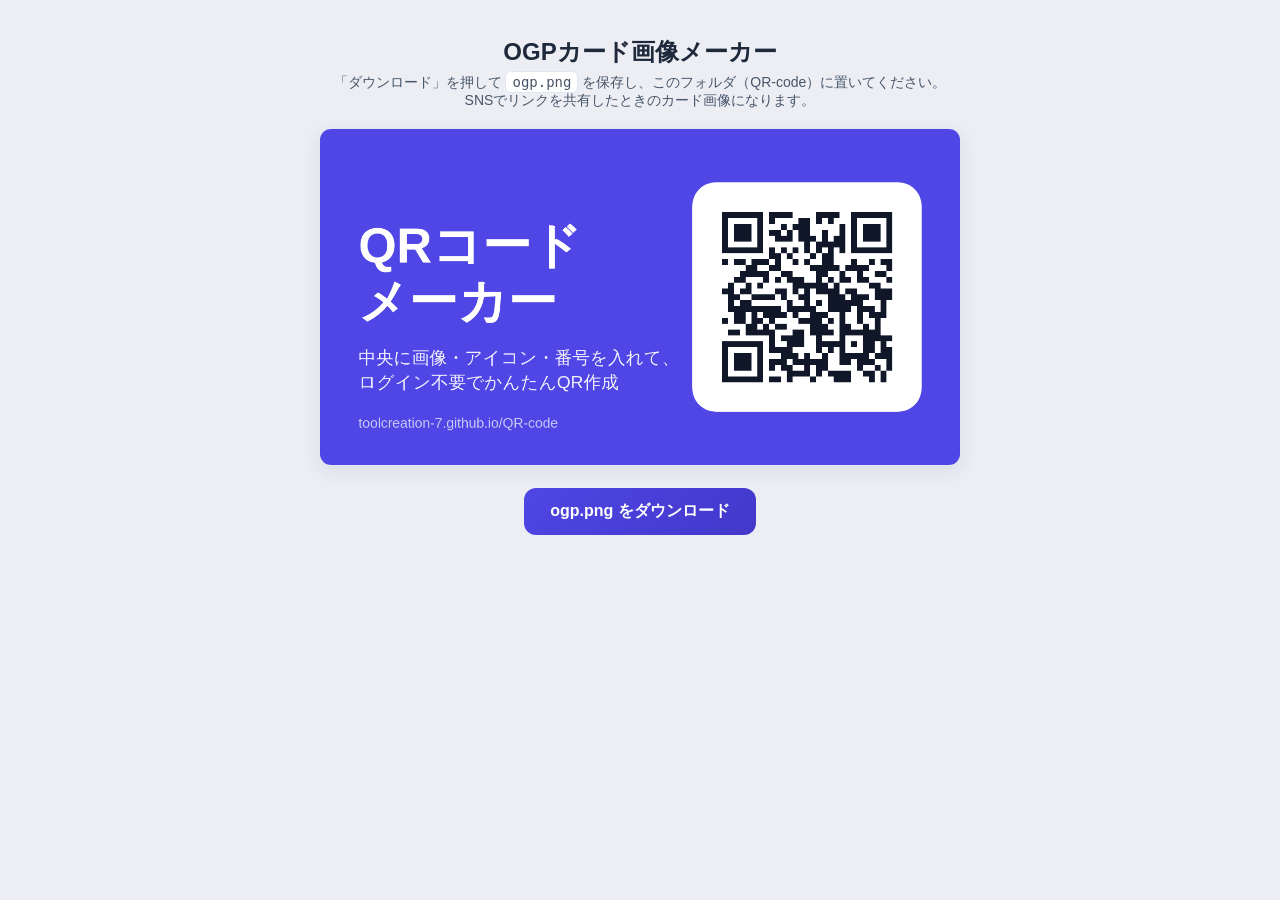
==== ogp.html @ 94a66011 "Add files via upload" ====
<!DOCTYPE html>
<html lang="ja">
<head>
  <meta charset="UTF-8" />
  <meta name="viewport" content="width=device-width, initial-scale=1.0" />
  <title>OGP画像メーカー（ogp.png 生成）</title>
  <style>
    body { font-family: "Hiragino Kaku Gothic ProN","Noto Sans JP",sans-serif; text-align: center; padding: 28px 16px; background: #eceef4; color: #1e293b; }
    h2 { margin: 0 0 6px; }
    p { color: #475569; font-size: 14px; margin: 4px 0 18px; }
    canvas { width: 100%; max-width: 640px; height: auto; border: 1px solid #e2e6f0; border-radius: 12px; box-shadow: 0 6px 20px rgba(30,41,59,.08); background:#fff; }
    button { margin-top: 18px; padding: 13px 26px; font-size: 16px; font-weight: 700; font-family: inherit; border: 0; border-radius: 12px; background: linear-gradient(135deg,#4f46e5,#4338ca); color: #fff; cursor: pointer; }
    button:hover { filter: brightness(1.05); }
    code { background:#fff; border:1px solid #e2e6f0; border-radius:6px; padding:2px 6px; }
  </style>
</head>
<body>
  <h2>OGPカード画像メーカー</h2>
  <p>「ダウンロード」を押して <code>ogp.png</code> を保存し、このフォルダ（QR-code）に置いてください。<br>SNSでリンクを共有したときのカード画像になります。</p>
  <canvas id="card" width="1200" height="630"></canvas><br>
  <button id="dl">ogp.png をダウンロード</button>

  <script src="qrcode.js"></script>
  <script>
    var SITE = 'https://toolcreation-7.github.io/QR-code/';
    var cv = document.getElementById('card');
    var x = cv.getContext('2d');

    function rr(c, X, Y, w, h, r) {
      c.beginPath();
      c.moveTo(X + r, Y);
      c.arcTo(X + w, Y, X + w, Y + h, r);
      c.arcTo(X + w, Y + h, X, Y + h, r);
      c.arcTo(X, Y + h, X, Y, r);
      c.arcTo(X, Y, X + w, Y, r);
      c.closePath();
    }

    function draw() {
      var W = 1200, H = 630;
      x.fillStyle = '#4f46e5'; x.fillRect(0, 0, W, H);

      // 右：白い角丸パネル＋QR
      var panel = 430, px = W - panel - 72, py = (H - panel) / 2;
      x.fillStyle = '#ffffff'; rr(x, px, py, panel, panel, 44); x.fill();
      if (typeof qrcode !== 'undefined') {
        var qr = qrcode(0, 'M'); qr.addData(SITE, 'Byte'); qr.make();
        var n = qr.getModuleCount(), pad = 46, cell = Math.floor((panel - pad * 2) / n), qs = n * cell;
        var ox = Math.round(px + (panel - qs) / 2), oy = Math.round(py + (panel - qs) / 2);
        x.fillStyle = '#0f1729';
        for (var r = 0; r < n; r++) for (var c = 0; c < n; c++) if (qr.isDark(r, c)) x.fillRect(ox + c * cell, oy + r * cell, cell, cell);
      }

      // 左：テキスト
      x.fillStyle = '#ffffff';
      x.font = '800 92px "Hiragino Kaku Gothic ProN","Noto Sans JP",sans-serif';
      x.fillText('QRコード', 72, 250); x.fillText('メーカー', 72, 355);
      x.fillStyle = 'rgba(255,255,255,.92)';
      x.font = '400 33px "Hiragino Kaku Gothic ProN","Noto Sans JP",sans-serif';
      x.fillText('中央に画像・アイコン・番号を入れて、', 72, 440);
      x.fillText('ログイン不要でかんたんQR作成', 72, 486);
      x.fillStyle = 'rgba(255,255,255,.7)';
      x.font = '500 26px "Hiragino Kaku Gothic ProN","Noto Sans JP",sans-serif';
      x.fillText('toolcreation-7.github.io/QR-code', 72, 560);
    }

    function download() {
      cv.toBlob(function (blob) {
        var a = document.createElement('a');
        a.download = 'ogp.png';
        a.href = URL.createObjectURL(blob);
        document.body.appendChild(a); a.click(); document.body.removeChild(a);
        URL.revokeObjectURL(a.href);
      }, 'image/png');
    }

    // フォント読み込み後に描画
    if (document.fonts && document.fonts.ready) { document.fonts.ready.then(draw); }
    setTimeout(draw, 250);
    document.getElementById('dl').addEventListener('click', download);
  </script>
</body>
</html>
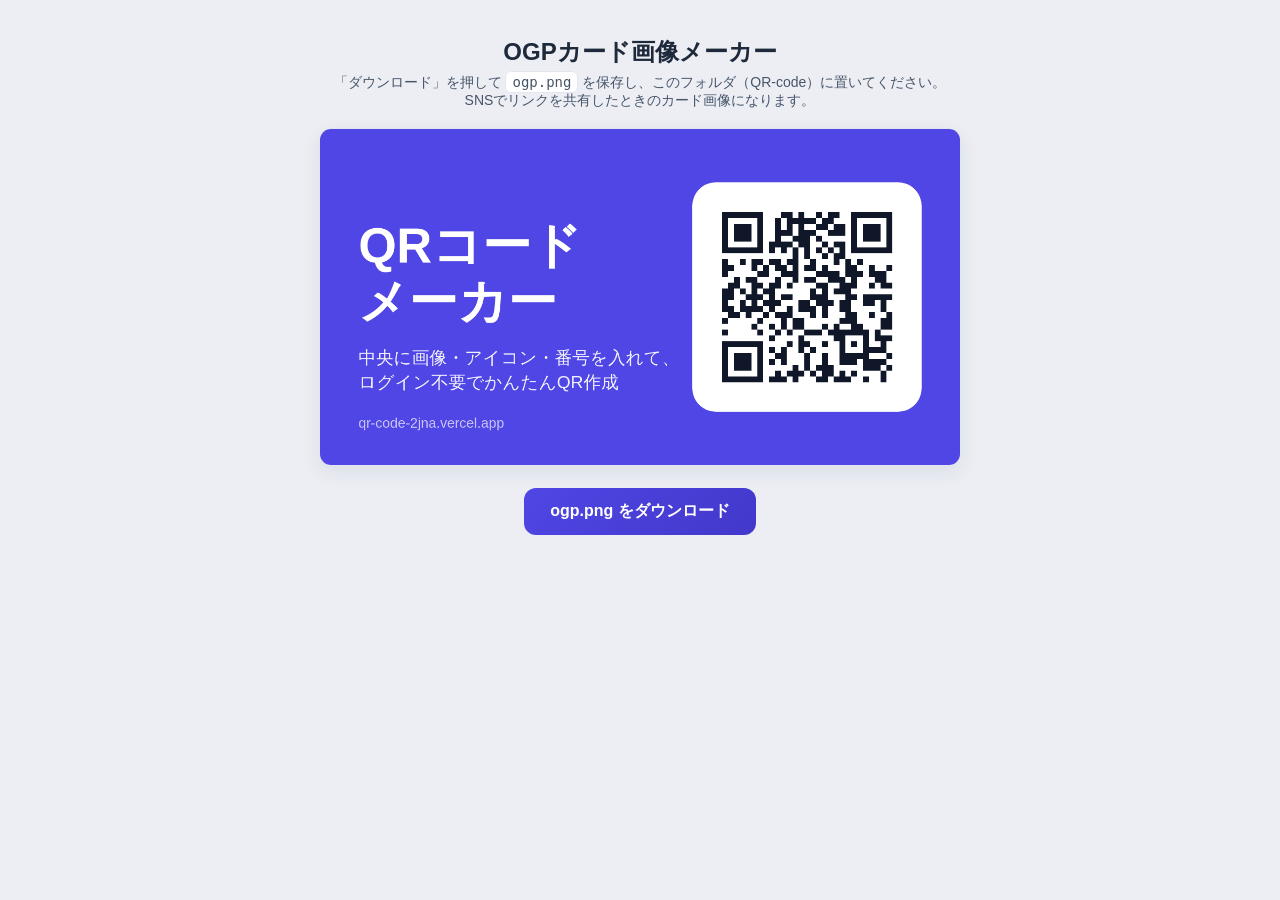
==== commit 5899f7f2: "Add files via upload" ====
--- a/ogp.html
+++ b/ogp.html
@@ -22,7 +22,7 @@
 
   <script src="qrcode.js"></script>
   <script>
-    var SITE = 'https://toolcreation-7.github.io/QR-code/';
+    var SITE = 'https://qr-code-2jna.vercel.app/';
     var cv = document.getElementById('card');
     var x = cv.getContext('2d');
 
@@ -61,7 +61,7 @@
       x.fillText('ログイン不要でかんたんQR作成', 72, 486);
       x.fillStyle = 'rgba(255,255,255,.7)';
       x.font = '500 26px "Hiragino Kaku Gothic ProN","Noto Sans JP",sans-serif';
-      x.fillText('toolcreation-7.github.io/QR-code', 72, 560);
+      x.fillText('qr-code-2jna.vercel.app', 72, 560);
     }
 
     function download() {
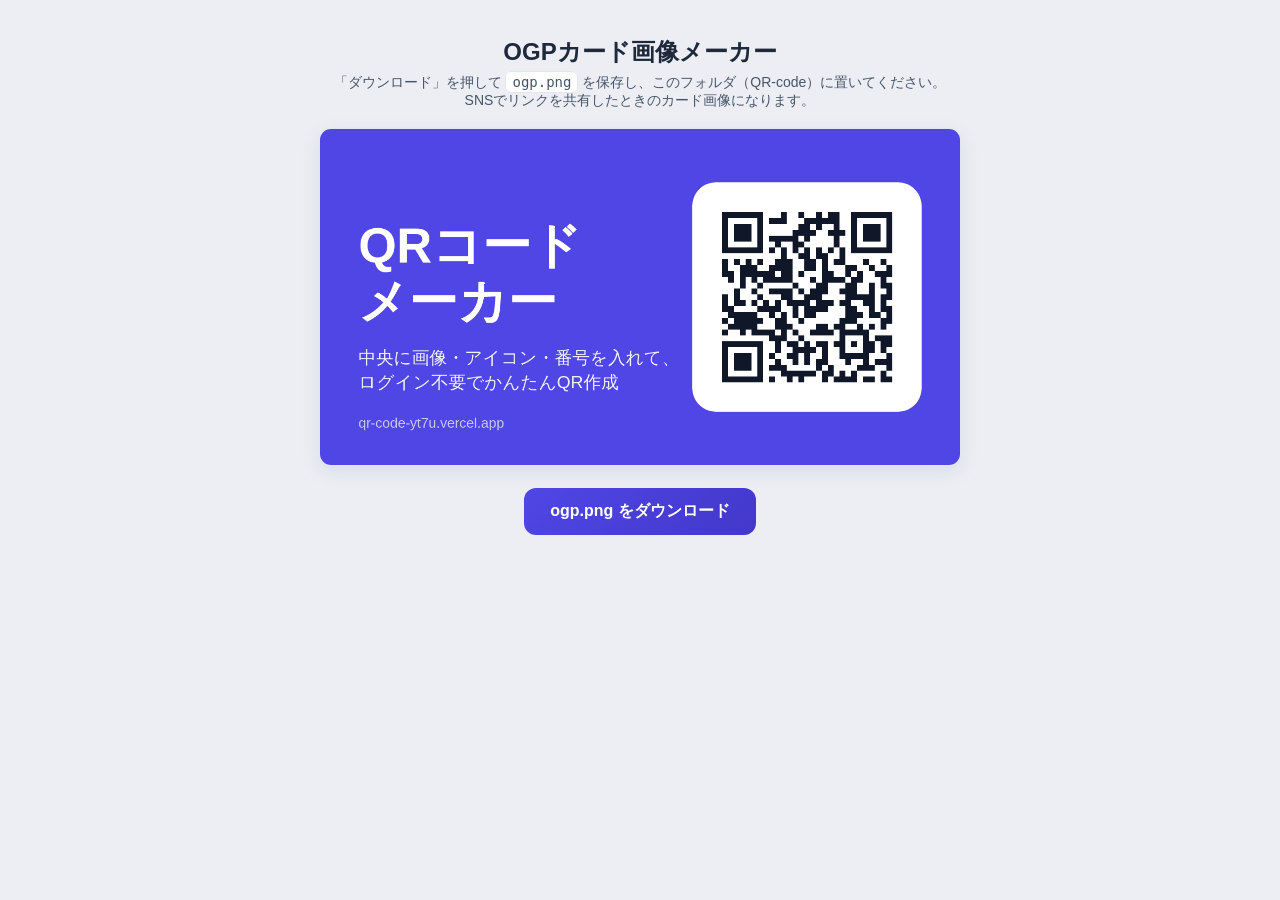
==== commit 6cfe0969: "Add files via upload" ====
--- a/ogp.html
+++ b/ogp.html
@@ -22,7 +22,7 @@
 
   <script src="qrcode.js"></script>
   <script>
-    var SITE = 'https://qr-code-2jna.vercel.app/';
+    var SITE = 'https://qr-code-yt7u.vercel.app/';
     var cv = document.getElementById('card');
     var x = cv.getContext('2d');
 
@@ -61,7 +61,7 @@
       x.fillText('ログイン不要でかんたんQR作成', 72, 486);
       x.fillStyle = 'rgba(255,255,255,.7)';
       x.font = '500 26px "Hiragino Kaku Gothic ProN","Noto Sans JP",sans-serif';
-      x.fillText('qr-code-2jna.vercel.app', 72, 560);
+      x.fillText('qr-code-yt7u.vercel.app', 72, 560);
     }
 
     function download() {
